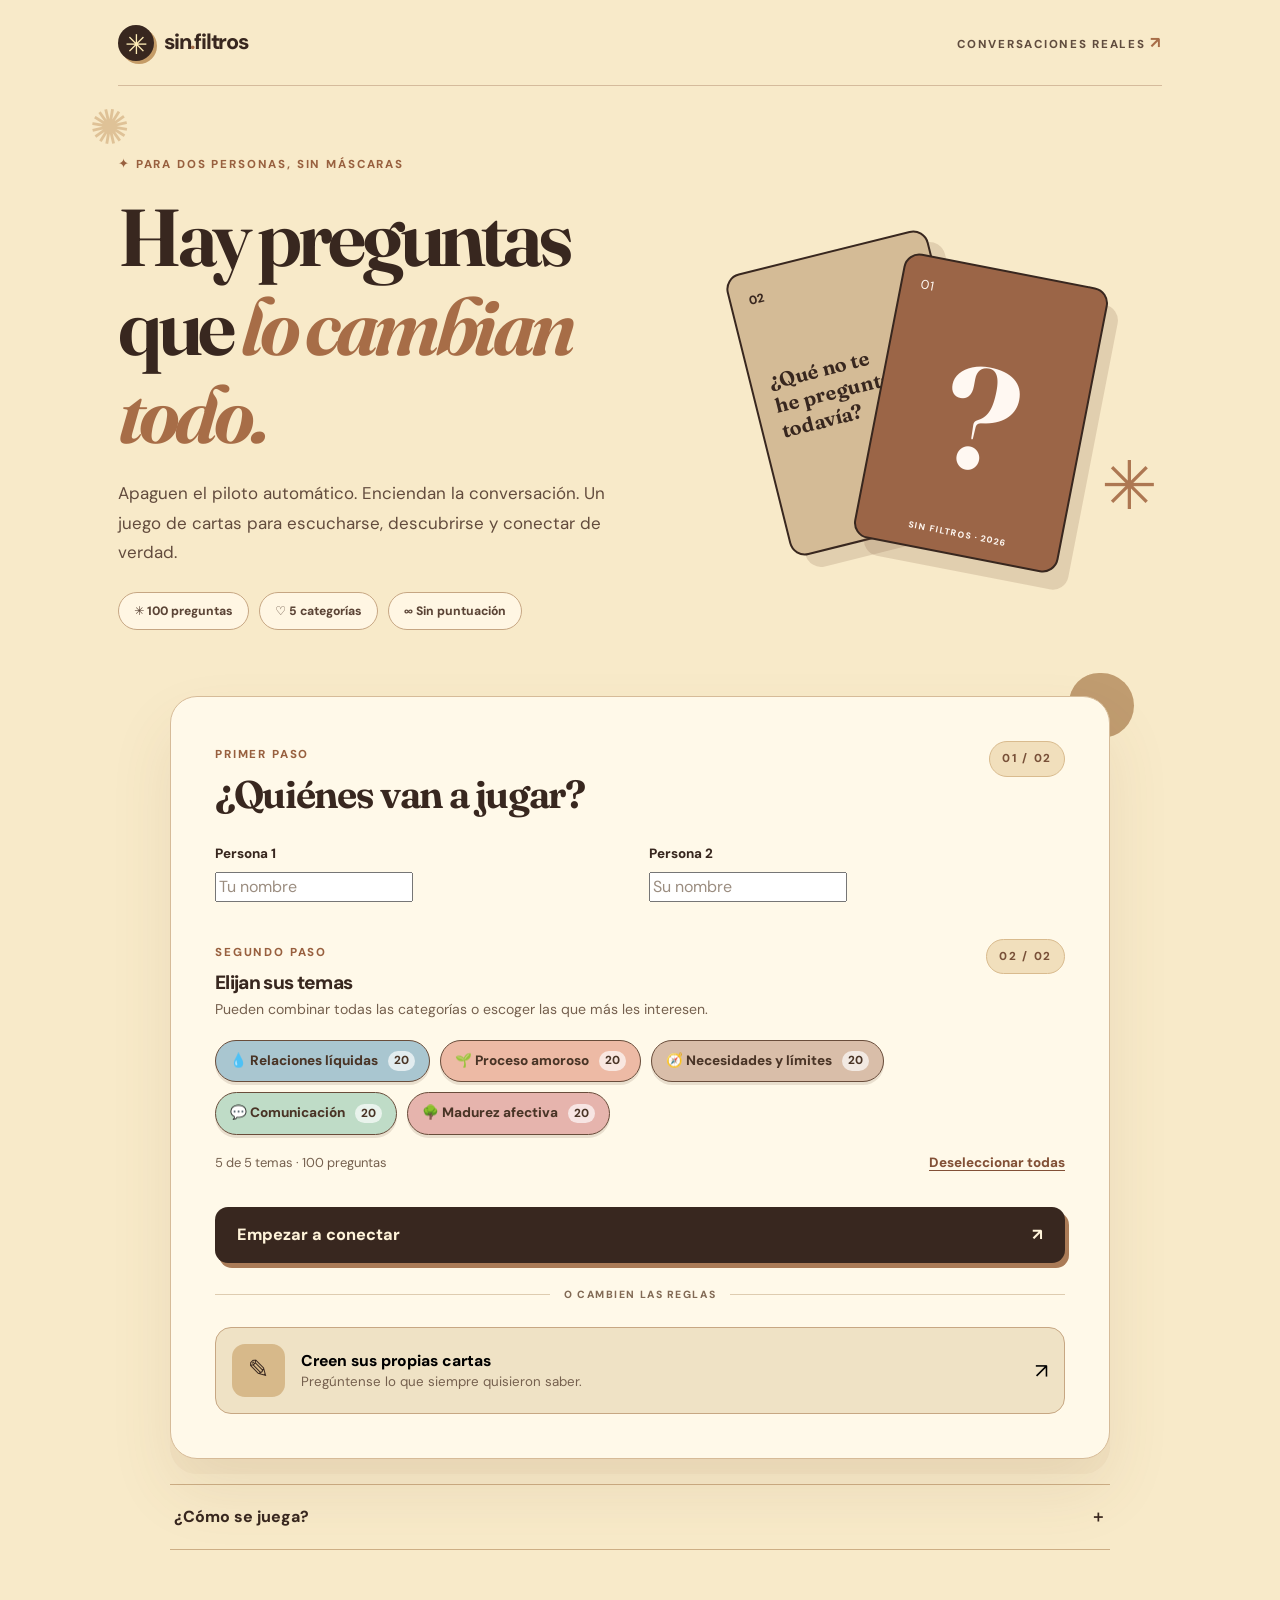
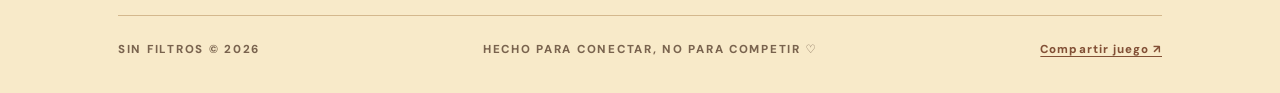
==== index-modular.html @ 8a20d87c "Added files and update, full version" ====
<!doctype html>
<html lang="es">
<head>
  <meta charset="UTF-8">
  <meta name="viewport" content="width=device-width, initial-scale=1">
  <meta name="theme-color" content="#f8eac9">
  <meta name="description" content="Sin Filtros: un juego de cartas para conversar, conectar y conocerse mejor.">
  <title>Sin Filtros · El juego para hablar de verdad</title>
  <link rel="preconnect" href="https://fonts.googleapis.com">
  <link rel="preconnect" href="https://fonts.gstatic.com" crossorigin>
  <link href="https://fonts.googleapis.com/css2?family=DM+Sans:wght@400;500;600;700;800&family=Fraunces:opsz,wght,SOFT@9..144,500,25;9..144,650,25;9..144,750,25&display=swap" rel="stylesheet">
  <link rel="icon" type="image/svg+xml" href="favicon.svg">
  <link rel="stylesheet" href="style.css">
</head>
<body>
  <div class="ambient ambient-one" aria-hidden="true"></div>
  <div class="ambient ambient-two" aria-hidden="true"></div>
  <main id="app" class="shell">
    <header class="brand-bar">
      <a class="brand" href="#inicio" id="brand-home" aria-label="Sin Filtros, ir al inicio"><span class="brand-mark">✳</span><span>sin<span class="brand-dot">.</span>filtros</span></a>
      <span class="brand-suffix">CONVERSACIONES REALES <span aria-hidden="true">↗</span></span>
    </header>

    <section id="screen-home" class="screen active" aria-labelledby="home-title">
      <div class="hero">
        <div class="hero-copy">
          <span class="eyebrow"><span class="sparkle" aria-hidden="true">✦</span> PARA DOS PERSONAS, SIN MÁSCARAS</span>
          <h1 id="home-title">Hay preguntas que <em>lo cambian todo.</em></h1>
          <p class="lead">Apaguen el piloto automático. Enciendan la conversación. Un juego de cartas para escucharse, descubrirse y conectar de verdad.</p>
          <div class="hero-facts" aria-label="Detalles del juego">
            <span>✳ 100 preguntas</span><span>♡ 5 categorías</span><span>∞ Sin puntuación</span>
          </div>
        </div>
        <div class="hero-art" aria-hidden="true">
          <div class="deco-card deco-left"><span>02</span><b>¿Qué no te<br>he preguntado<br>todavía?</b><i>♡</i></div>
          <div class="deco-card deco-right"><span>01</span><strong>?</strong><small>SIN FILTROS · 2026</small></div>
          <span class="art-flower">✳</span>
        </div>
      </div>

      <div class="panel start-panel">
        <div class="panel-header"><div><span class="eyebrow">PRIMER PASO</span><h2>¿Quiénes van a jugar?</h2></div><span class="step-tag">01 / 02</span></div>
        <div class="names">
          <label class="field" for="name1"><span>Persona 1</span><input id="name1" name="name1" maxlength="20" autocomplete="off" placeholder="Tu nombre"></label>
          <label class="field" for="name2"><span>Persona 2</span><input id="name2" name="name2" maxlength="20" autocomplete="off" placeholder="Su nombre"></label>
        </div>
        <div class="subheading"><div><span class="eyebrow">SEGUNDO PASO</span><h3>Elijan sus temas</h3></div><span class="step-tag">02 / 02</span></div>
        <p class="helper">Pueden combinar todas las categorías o escoger las que más les interesen.</p>
        <div id="cat-list" class="chips" role="group" aria-label="Categorías de preguntas"></div>
        <div class="selection-row"><span id="selection-summary" aria-live="polite"></span><button id="btn-toggle-all" class="text-button" type="button">Deseleccionar todas</button></div>
        <p id="home-msg" class="msg" role="alert"></p>
        <button id="btn-start" class="primary big" type="button">Empezar a conectar <span aria-hidden="true">↗</span></button>
        <div class="divider"><span>O CAMBIEN LAS REGLAS</span></div>
        <button id="btn-custom" class="custom-option" type="button"><span class="custom-icon" aria-hidden="true">✎</span><span><strong>Creen sus propias cartas</strong><small>Pregúntense lo que siempre quisieron saber.</small></span><span class="custom-arrow" aria-hidden="true">↗</span></button>
      </div>
      <details class="how-to"><summary>¿Cómo se juega? <span aria-hidden="true">＋</span></summary><div><p>Una persona lee la pregunta y la otra responde con honestidad. En cada carta intercambian los roles.</p><p>Si una pregunta resulta incómoda, pueden pulsar <strong>Pasar</strong> y hacer un reto sencillo en su lugar. Nadie está obligado a compartir algo que no quiera.</p><p>En el modo personalizado, una persona escribe una pregunta, entrega el celular y la otra responde.</p></div></details>
    </section>

    <section id="screen-write" class="screen compact-screen" aria-labelledby="write-title">
      <div class="game-top"><button id="btn-write-back" class="ghost" type="button">← Volver al inicio</button><span id="write-round" class="small-pill"></span></div>
      <div class="center-intro"><span class="eyebrow">MODO PERSONALIZADO</span><h2 id="write-title"></h2><p id="write-sub" class="lead"></p></div>
      <div class="panel"><label class="field" for="write-text"><span>Tu pregunta</span></label><textarea id="write-text" maxlength="220" rows="5" placeholder="¿Qué te gustaría preguntarle?" aria-describedby="write-count write-msg"></textarea><div class="write-meta"><span>Haz una pregunta abierta, sin respuestas correctas.</span><span id="write-count">0 / 220</span></div><p id="write-msg" class="msg" role="alert"></p><button id="btn-write-done" class="primary big" type="button">Entregar la carta ↗</button></div>
    </section>

    <section id="screen-game" class="screen compact-screen" aria-labelledby="turn">
      <div class="game-top"><button id="btn-end" class="ghost" type="button">← Terminar partida</button><span id="progress" class="small-pill"></span></div>
      <div class="progress-track" role="progressbar" aria-label="Progreso del juego" aria-valuemin="0" aria-valuemax="100" aria-valuenow="0" id="progress-track"><div id="progress-fill"></div></div>
      <div class="center-intro game-intro"><span class="eyebrow" id="game-eyebrow">UNA PREGUNTA A LA VEZ</span><h2 id="turn"></h2><p id="game-hint" class="helper" aria-live="polite">Toca la carta para descubrir la pregunta.</p></div>
      <div id="card" class="card" role="button" tabindex="0" aria-label="Revelar carta" aria-pressed="false"><div class="card-inner"><div class="card-face card-back"><div class="card-back-head"><span>sin.filtros</span><span>✳</span></div><span class="card-question" aria-hidden="true">?</span><span class="card-back-foot">TOCA PARA DESCUBRIR</span></div><div class="card-face card-front"><span id="card-cat" class="badge"></span><p id="card-text"></p><span class="card-front-foot">SIN FILTROS · CONVERSEM DE VERDAD</span></div></div></div>
      <div class="actions"><button id="btn-skip" class="secondary" type="button" disabled>Pasar → reto</button><button id="btn-next" class="primary" type="button" disabled>Siguiente carta ↗</button></div>
      <p class="game-footnote">No hay respuestas perfectas. Solo conversaciones reales. ♡</p>
    </section>

    <section id="screen-end" class="screen compact-screen" aria-labelledby="end-title"><div class="finish-star" aria-hidden="true">✳</div><div class="center-intro"><span class="eyebrow">LO IMPORTANTE FUE ESCUCHARSE</span><h2 id="end-title" class="end-title">Las buenas conversaciones no terminan aquí.</h2><p id="end-stats" class="lead"></p></div><div class="panel end-panel"><p>Gracias por abrir un espacio para conocerse mejor. Recuerden: pueden volver a jugar con otras preguntas cuando quieran.</p><button id="btn-again" class="primary big" type="button">Jugar otra ronda ↗</button><button id="btn-restart" class="ghost wide" type="button">Volver al inicio</button></div></section>
    <footer class="site-footer"><span>SIN FILTROS © 2026</span><span>HECHO PARA CONECTAR, NO PARA COMPETIR ♡</span><button type="button" id="btn-share" class="text-button">Compartir juego ↗</button></footer>
    <p id="share-status" class="sr-only" role="status" aria-live="polite"></p>
  </main>
  <script src="cards.js"></script>
  <script src="app.js"></script>
</body>
</html>
---- style.css ----
:root {
  --paper: #faf5ec;
  --paper-soft: #fffaf3;
  --ink: #29241f;
  --muted: #70665d;
  --terracotta: #c66e59;
  --terracotta-dark: #ab5848;
  --sage: #c9ddcc;
  --line: #e7dcd0;
  --round: 24px;
  --shadow: 0 22px 54px rgba(69,44,34,.07);
}
* { box-sizing: border-box; }
html { scroll-behavior: smooth; }
body { margin: 0; min-height: 100vh; background: var(--paper); color: var(--ink); font-family: 'DM Sans', system-ui, sans-serif; line-height: 1.5; overflow-x: hidden; }
button, input, textarea { font: inherit; }
button { cursor: pointer; }
a { color: inherit; }
button:disabled { cursor: not-allowed; opacity: .47; }
button:focus-visible, input:focus-visible, textarea:focus-visible, summary:focus-visible, a:focus-visible, .card:focus-visible { outline: 3px solid var(--terracotta); outline-offset: 4px; }
::selection { background: #e7b5a5; }
.shell { width: min(1100px, 100%); padding: 0 28px; margin: 0 auto; position: relative; }
.ambient { position: fixed; border-radius: 50%; filter: blur(5px); pointer-events: none; z-index: -1; }
.ambient-one { width: 440px; height: 440px; top: -230px; right: -130px; background: #f3e3d8; }
.ambient-two { width: 390px; height: 390px; bottom: -200px; left: -230px; background: #e8ebda; }
.brand-bar { min-height: 94px; display: flex; align-items: center; justify-content: space-between; gap: 20px; border-bottom: 1px solid var(--line); }
.brand { display: inline-flex; align-items: center; gap: 10px; text-decoration: none; font-size: 1.28rem; font-weight: 800; letter-spacing: -.055em; }
.brand-mark { display: grid; place-items: center; height: 36px; width: 36px; border-radius: 50%; background: var(--terracotta); color: #fff; font-size: 1.7rem; font-weight: 500; }
.brand-dot { color: var(--terracotta); }
.brand-suffix, .eyebrow, .step-tag, .small-pill, .site-footer, .card-back-foot, .card-front-foot { font-size: .72rem; letter-spacing: .15em; font-weight: 800; }
.brand-suffix { color: var(--muted); }
.brand-suffix span { color: var(--terracotta); font-size: 1rem; }
.screen { display: none; }
.screen.active { display: block; animation: enter .4s ease both; }
@keyframes enter { from { opacity: 0; transform: translateY(10px); } to { opacity: 1; transform: none; } }
.hero { display: grid; grid-template-columns: 1.08fr .92fr; align-items: center; gap: 28px; min-height: 445px; padding: 54px 0 42px; }
.eyebrow { color: var(--terracotta-dark); }
.sparkle { font-size: 1.15em; }
h1,h2,h3,p { margin-top: 0; }
h1,h2,h3 { letter-spacing: -.035em; }
h1,h2 { font-family: 'Fraunces', Georgia, serif; line-height: 1.1; }
h1 { max-width: 620px; font-size: clamp(3.2rem, 5.7vw, 5.5rem); font-weight: 650; margin: 18px 0 20px; }
h1 em { color: var(--terracotta); font-weight: inherit; }
h2 { font-size: clamp(1.75rem, 3vw, 2.5rem); margin: 8px 0 10px; font-weight: 650; }
h3 { font-size: 1.2rem; font-weight: 800; margin: 6px 0 0; }
.lead { color: var(--muted); font-size: 1.03rem; line-height: 1.75; }
.hero-copy .lead { max-width: 550px; }
.hero-facts { display: flex; flex-wrap: wrap; gap: 10px; margin-top: 24px; }
.hero-facts span { display: inline-flex; gap: 8px; align-items: center; border: 1px solid #e6d7c9; background: #fffaf6; padding: 8px 12px; border-radius: 99px; font-size: .76rem; font-weight: 800; color: #665449; }
.hero-art { position: relative; min-height: 340px; perspective: 950px; }
.deco-card { position: absolute; height: 290px; width: 208px; border: 2px solid #392b25; border-radius: 16px; box-shadow: 12px 13px 0 rgba(62,36,29,.14); display: flex; flex-direction: column; padding: 18px; }
.deco-left { background: #c8dfcf; left: 13%; top: 8%; transform: rotate(-14deg); }
.deco-left span { font-size: .76rem; font-weight: 800; }
.deco-left b { margin: auto 0; font: 650 1.25rem/1.25 'Fraunces',serif; }
.deco-left i { font-style: normal; font-size: 1.4rem; align-self: flex-end; }
.deco-right { background: var(--terracotta); color: #fff8f2; left: 39%; top: 14%; transform: rotate(11deg); }
.deco-right span { font-size: .8rem; }
.deco-right strong { text-align: center; font: 650 9rem/1.55 'Fraunces',serif; }
.deco-right small { align-self: center; font-weight: 800; font-size: .55rem; letter-spacing: .12em; }
.art-flower { position: absolute; color: #d6a26a; font-size: 4.2rem; right: 1%; bottom: 7%; }
.panel { border: 1px solid #e7d8cb; border-radius: var(--round); background: var(--paper-soft); box-shadow: var(--shadow); padding: clamp(22px, 4.3vw, 44px); }
.start-panel { max-width: 940px; margin: 12px auto 0; }
.panel-header, .subheading { display: flex; justify-content: space-between; align-items: flex-start; gap: 15px; }
.step-tag { border-radius: 50px; border: 1px solid var(--line); background: #fff; padding: 8px 12px; color: var(--muted); white-space: nowrap; }
.names { display: grid; grid-template-columns: 1fr 1fr; gap: 18px; margin: 18px 0 37px; }
.field { display: block; }
.field > span { display: block; font-size: .84rem; font-weight: 800; margin-bottom: 8px; }
input[type='text'], textarea { width: 100%; color: var(--ink); background: #fff; border: 1.5px solid #d9cabe; border-radius: 13px; padding: 14px 16px; font-size: 1rem; transition: border-color .2s,box-shadow .2s; }
input[type='text']:focus, textarea:focus { border-color: var(--terracotta); box-shadow: 0 0 0 4px #c66e591d; outline: none; }
input::placeholder,textarea::placeholder { color: #9b8d80; }
.helper { font-size: .88rem; color: var(--muted); line-height: 1.6; }
.chips { display: flex; flex-wrap: wrap; gap: 10px; margin: 20px 0 15px; }
.chip { position: relative; cursor: pointer; }
.chip input { position: absolute; opacity: 0; inset: 0; width: 100%; height: 100%; cursor: pointer; }
.chip span { display: inline-flex; align-items: center; gap: 10px; border: 1.5px solid #e3d5c9; border-radius: 99px; padding: 10px 14px; background: #fff; font-size: .85rem; font-weight: 800; transition: transform .16s, background .16s, border-color .16s; }
.chip:hover span { transform: translateY(-2px); }
.chip input:checked + span { background: var(--c); border-color: #9b8275; }
.chip input:focus-visible + span { outline: 3px solid var(--terracotta); outline-offset: 3px; }
.chip small { border-radius: 50px; background: #ffffffa8; padding: 1px 6px; font-size: .73rem; }
.selection-row { display: flex; flex-wrap: wrap; justify-content: space-between; gap: 8px; padding: 3px 0 11px; font-size: .81rem; color: var(--muted); }
.text-button { border: none; background: none; color: var(--terracotta-dark); text-decoration: underline; text-underline-offset: 3px; font-size: .84rem; padding: 0; font-weight: 800; }
.msg { color: #a0392e; min-height: 1em; margin: 3px 0 6px; font-size: .86rem; font-weight: 700; }
.primary,.secondary { border: 0; border-radius: 13px; padding: 14px 18px; font-weight: 800; transition: transform .14s, background .14s, box-shadow .14s; }
.primary { background: var(--terracotta); color: #fff; }
.primary:not(:disabled):hover { background: var(--terracotta-dark); box-shadow: 0 8px 20px rgba(175,92,73,.23); transform: translateY(-2px); }
.secondary { background: #e9e5db; color: #3f372f; }
.secondary:not(:disabled):hover { background: #dad1c5; }
.big { width: 100%; padding: 16px 22px; font-size: 1.02rem; display: flex; align-items: center; justify-content: space-between; }
.divider { margin: 24px 0; text-align: center; display: flex; align-items: center; gap: 14px; color: #9c8e80; font-weight: 800; letter-spacing: .15em; font-size: .65rem; }
.divider:before,.divider:after { content: ''; height: 1px; background: var(--line); flex: 1; }
.custom-option { display: flex; gap: 16px; align-items: center; width: 100%; text-align: left; border-radius: 16px; background: #e4efe4; border: 1px solid #c7d6c7; padding: 16px; }
.custom-option:hover { background: #d8e8d9; }
.custom-icon { display: grid; place-items: center; width: 53px; height: 53px; flex-shrink: 0; border-radius: 13px; background: #c3dcc8; font-size: 1.6rem; }
.custom-option strong { display: block; font-weight: 800; font-size: .98rem; }
.custom-option small { display: block; color: var(--muted); line-height: 1.5; }
.custom-arrow { margin-left: auto; font-size: 1.3rem; }
.how-to { width: min(940px, 100%); margin: 25px auto 65px; border-top: 1px solid var(--line); border-bottom: 1px solid var(--line); }
.how-to summary { cursor: pointer; list-style: none; display: flex; justify-content: space-between; align-items: center; padding: 20px 4px; font-weight: 800; }
.how-to summary::-webkit-details-marker { display: none; }
.how-to > div { max-width: 700px; color: var(--muted); font-size: .92rem; }
.how-to[open] summary span { transform: rotate(45deg); }
.site-footer { display: flex; justify-content: space-between; flex-wrap: wrap; gap: 16px; align-items: center; border-top: 1px solid var(--line); padding: 25px 0 35px; color: #897b6f; }
.site-footer .text-button { font-size: .72rem; letter-spacing: .09em; }
.compact-screen { max-width: 610px; margin: 0 auto; padding: 27px 0 65px; min-height: min(770px, 90vh); }
.game-top { display: flex; justify-content: space-between; align-items: center; gap: 12px; }
.ghost { background: transparent; border: none; color: var(--muted); font-weight: 800; padding: 9px 0; }
.ghost:hover { color: var(--terracotta-dark); }
.small-pill { display: inline-block; color: var(--terracotta-dark); background: #f8e4d9; padding: 10px 14px; border-radius: 99px; font-size: .73rem; }
.progress-track { margin-top: 22px; height: 6px; background: #e8dfd6; border-radius: 99px; overflow: hidden; }
#progress-fill { height: 100%; width: 0%; background: var(--terracotta); border-radius: inherit; transition: width .3s; }
.center-intro { margin: 38px auto 26px; text-align: center; }
.center-intro h2 { font-size: clamp(2rem, 5vw, 2.85rem); }
.game-intro { margin: 28px auto 17px; }
.game-intro h2 { font-size: clamp(1.35rem, 4vw, 1.75rem); line-height: 1.3; margin: 8px 0; }
#game-hint { margin: 0; }
textarea { min-height: 160px; resize: vertical; }
.write-meta { display: flex; justify-content: space-between; gap: 12px; color: var(--muted); font-size: .78rem; margin: 10px 0 15px; }
.write-meta span:last-child { white-space: nowrap; }
.card { width: min(100%, 336px); aspect-ratio: 3/4; margin: 0 auto 26px; perspective: 1200px; cursor: pointer; outline-offset: 8px; }
.card-inner { width: 100%; height: 100%; position: relative; transform-style: preserve-3d; transition: transform .58s cubic-bezier(.2,.7,.1,1); }
.card.flipped .card-inner { transform: rotateY(180deg); }
.card-face { position: absolute; inset: 0; display: flex; flex-direction: column; border: 2px solid #30251f; border-radius: 19px; padding: 21px; box-shadow: 9px 10px 0 rgba(59,37,28,.18); backface-visibility: hidden; -webkit-backface-visibility: hidden; }
.card-back { background: var(--terracotta); color: #fff9f2; }
.card-back-head { display: flex; justify-content: space-between; font-size: .9rem; font-weight: 800; letter-spacing: -.04em; }
.card-back-head span:last-child { font-size: 1.7rem; font-weight: 400; }
.card-question { font: 650 clamp(8rem, 28vw, 10rem)/1 'Fraunces',serif; text-align: center; margin: auto 0; }
.card-back-foot { text-align: center; color: #fff0e0; }
.card-front { background: var(--card-color, #d4c5b0); color: #231e1b; transform: rotateY(180deg); }
.badge { align-self: flex-start; border: 1px solid #2c24212b; border-radius: 50px; padding: 7px 11px; background: #ffffffe3; font-size: .74rem; font-weight: 800; }
#card-text { margin: auto 0; text-align: center; font: 650 clamp(1.2rem, 3.3vw, 1.5rem)/1.42 'Fraunces',Georgia,serif; overflow-wrap: anywhere; }
.card-front-foot { text-align: center; font-size: .6rem; opacity: .67; }
.actions { display: grid; grid-template-columns: 1fr 1.3fr; gap: 12px; width: min(100%, 390px); margin: 0 auto; }
.actions button[hidden] { display: none; }
.actions:has(#btn-skip[hidden]) { grid-template-columns: 1fr; }
.game-footnote { text-align: center; font-size: .8rem; color: #8c7c6e; margin: 21px 0 0; }
.finish-star { font-size: 5.2rem; text-align: center; color: var(--terracotta); margin-top: 35px; }
.end-title { font-size: clamp(2.5rem,5vw,3.2rem) !important; }
.end-panel { text-align: center; }
.end-panel p { color: var(--muted); }
.wide { width: 100%; text-align: center; margin-top: 10px; }
.sr-only { position: absolute; width: 1px; height: 1px; padding: 0; margin: -1px; border: 0; overflow: hidden; clip: rect(0 0 0 0); white-space: nowrap; }
@media (max-width: 760px) {
  .hero { grid-template-columns: 1fr; padding: 41px 0 18px; gap: 0; }
  .hero-art { min-height: 280px; max-width: 330px; width: 100%; margin: 10px auto 6px; }
  .deco-card { width: 180px; height: 252px; }
  .deco-left { left: 9%; }
  .deco-right { left: 38%; }
  .deco-right strong { font-size: 7.8rem; }
  .art-flower { right: 0; bottom: 0; }
  .brand-bar { min-height: 75px; }
  .brand-suffix { display: none; }
  h1 { font-size: clamp(3rem, 11vw, 4.8rem); }
}
@media (max-width: 520px) {
  .shell { padding: 0 17px; }
  .hero-facts { gap: 7px; }
  .hero-facts span { font-size: .68rem; padding: 7px 10px; }
  .names { grid-template-columns: 1fr; gap: 14px; margin-bottom: 27px; }
  .panel { padding: 23px 19px; border-radius: 19px; }
  .panel-header h2 { font-size: 1.65rem; }
  .step-tag { padding: 7px 9px; font-size: .62rem; }
  .actions { gap: 9px; }
  .actions button { padding: 13px 9px; font-size: .86rem; }
  .card { width: min(100%, 305px); }
  .compact-screen { padding: 19px 0 40px; min-height: 78vh; }
  .site-footer { font-size: .61rem; }
  .center-intro { margin: 26px 0 19px; }
}
@media (prefers-reduced-motion: reduce) {
  *, *::before, *::after { animation-duration: .01ms !important; transition-duration: .01ms !important; scroll-behavior: auto !important; }
}

/* ==========================================================
   APORTES DE PERSONA A · identidad visual y detalles de cartas
   Base: crema + terracota + salvia. Ajustable al Canva final.
   ========================================================== */
:root {
  --paper: #fbf6ed;
  --paper-soft: #fffdf8;
  --terracotta: #bc6756;
  --terracotta-dark: #964a3e;
  --sage: #c0dac9;
  --line: #e6d8ca;
}
.brand-mark { box-shadow: 0 3px 0 #773e342b; }
.eyebrow { letter-spacing: .16em; }
.hero-art { isolation: isolate; }
.deco-left { box-shadow: 12px 14px 0 #40372c12; }
.deco-right { box-shadow: 12px 13px 0 #40372c28; }

/* Reverso con marco doble, roseta central y textura suave.
   Se dibuja con CSS; no depende de archivos externos. */
.card-back {
  position: relative;
  isolation: isolate;
  overflow: hidden;
  background:
    radial-gradient(ellipse at 50% 49%, #da917d 0%, transparent 43%),
    radial-gradient(circle at 13% 9%, #ffffff22 0 2px, transparent 3px),
    radial-gradient(circle at 83% 89%, #ffffff24 0 2px, transparent 3px),
    linear-gradient(145deg, #bf705d, #ad594b);
  background-size: auto, 27px 27px, 31px 31px, auto;
}
.card-back::before {
  content: '';
  position: absolute;
  inset: 12px;
  border: 1px solid #ffefe0b8;
  border-radius: 12px;
  pointer-events: none;
}
.card-back::after {
  content: '✳';
  position: absolute;
  top: 50%;
  left: 50%;
  transform: translate(-50%, -49%) rotate(-16deg);
  font: 400 12rem/1 'Fraunces', Georgia, serif;
  color: #fce9d920;
  text-shadow: 0 0 1px #fff6ec1f;
  z-index: -1;
  pointer-events: none;
}
.card-back-head, .card-question, .card-back-foot { z-index: 1; }
.card-back-head { padding: 4px 3px 0; }
.card-back-foot { margin-bottom: 6px; }
.card-question { text-shadow: 0 4px 0 #7e493324; }
.card-front {
  border-color: #45352d;
  background-image: radial-gradient(circle at 80% 12%, #ffffff68, transparent 42%);
}
.card-front .badge { max-width: 100%; overflow-wrap: anywhere; }
#card-text { text-wrap: pretty; }

/* Estados, acciones táctiles y pantallas pequeñas. */
@media (hover: hover) {
  .card:not(.flipped):hover .card-inner { transform: translateY(-3px); }
  .card.flipped:hover .card-inner { transform: rotateY(180deg) translateZ(1px); }
}
@media (max-width: 370px) {
  .card { width: min(100%, 282px); }
  #card-text { font-size: 1.08rem; }
  .brand { font-size: 1.1rem; }
  .hero-facts { flex-wrap: wrap; }
}
@media (prefers-reduced-motion: reduce) {
  .card:not(.flipped):hover .card-inner { transform: none; }
  .card.flipped:hover .card-inner { transform: rotateY(180deg); }
}


/* ===== SIN FILTROS · EDICIÓN CANVA / CORE II =====
   Colores de referencia: fondo amarillo claro, acentos café, beige, puntos y formas orgánicas.
   Las cartas y sus preguntas conservan su funcionamiento y su contenido.
*/
:root {
  --paper: #f8eac9; --paper-soft: #fff9e9; --ink: #38271f; --muted: #75604e;
  --terracotta: #a76d47; --terracotta-dark: #825036; --sage: #d7d2a9;
  --line: #deccb0; --round: 27px; --shadow: 0 24px 55px #714d271c;
}
html { background: var(--paper); }
body { background: #f8eac9; }
body::before { content: ''; pointer-events: none; position: fixed; inset: 0; opacity: .42; z-index: -1;
  background-image: radial-gradient(#b78d69 1.35px, transparent 1.6px); background-size: 28px 28px;
  mask-image: radial-gradient(ellipse 52% 85% at 97% 25%, #000 12%, transparent 87%); }
.ambient-one { background: #e8ce9b; top: -160px; right: -140px; width: 440px; height: 510px; border-radius: 45% 55% 64% 36%; filter: blur(2px); transform: rotate(28deg); opacity: .45; }
.ambient-two { background: #c4b69b; left: -240px; bottom: -120px; filter: blur(3px); opacity: .38; }
.shell { max-width: 1180px; }
.brand-bar { min-height: 86px; border-bottom: 1.5px solid #d5bb9c; }
.brand { font-size: 1.35rem; }
.brand-mark { background: #38271f; color: #ffedb6; box-shadow: 3px 3px 0 #c59c67; }
.brand-dot { color: #a76d47; }
.brand-suffix { color: #604c3e; }
.hero { min-height: 465px; padding-top: 65px; }
.hero-copy { position: relative; z-index: 1; }
.hero-copy::before { content: '✺'; position: absolute; top: -59px; left: -28px; color: #bd8b53; font-size: 48px; opacity: .42; transform: rotate(-13deg); }
h1 { font-size: clamp(3.3rem, 6.3vw, 6.3rem); letter-spacing: -.055em; max-width: 670px; }
h1 em { color: #a76d47; }
.hero-copy .lead { color: #624b3d; max-width: 510px; font-size: 1.06rem; }
.hero-facts span { background: #fff6e3; border: 1.5px solid #c6a683; color: #5b4436; padding: 9px 15px; }
.deco-card { border-color: #38271f; box-shadow: 13px 15px 0 #7f5b4230; }
.deco-left { background: #d4bb96; }
.deco-right { background: #9b6547; }
.art-flower { color: #ad7752; }
.panel { background: #fff9e9; border: 1.5px solid #d6bb98; box-shadow: 0 15px 0 #9b65470d, 0 32px 65px #75502f19; }
.start-panel { position: relative; margin-top: 24px; }
.start-panel::after { content: ''; width: 65px; height: 65px; position: absolute; right: -25px; top: -24px; z-index: -1; background: #c09c70; border-radius: 48% 52% 52% 48%; }
.eyebrow { color: #98603f; }
.step-tag, .small-pill { background: #f1dfbc; color: #785038; border-color: #d9bb8e; }
input[type='text'], textarea { background: #fffdf7; border-color: #d6b999; }
.chip span { background: #fffdfa; border-color: #d6bb98; color: #493426; }
.chip input:checked + span { border-color: #694d3b; box-shadow: 0 3px 0 #6c493526; }
.primary { background: #38271f; color: #fff4da; box-shadow: 4px 5px 0 #aa7b57; }
.primary:not(:disabled):hover { background: #62422f; box-shadow: 4px 7px 0 #aa7b57; }
.secondary { background: #e8d3b0; color: #38271f; }
.secondary:not(:disabled):hover { background: #dfc49b; }
.custom-option { background: #efe2c5; border: 1.5px solid #c7a783; }
.custom-option:hover { background: #e9d7b5; }
.custom-icon { background: #d7b98a; color: #38271f; }
.divider { color: #826a55; }
.how-to { border-color: #cdae85; }
.how-to summary { color: #38271f; }
.site-footer { color: #79634e; border-color: #d4b88d; }
.card-back { background-color: #966348; }
.card-back::before { border-color: #fff1d0a8; }
.card-front { border-color: #523728; }
.progress-track { background: #e4c9a1; }
#progress-fill { background: #8e5f42; }
.game-footnote { color: #7b5f48; }
@media (max-width: 750px) {
 .hero { padding-top: 38px; } .hero-copy::before { display:none; }
 .start-panel::after { display:none; }
 .brand-suffix { font-size: .56rem; }
}
@media (prefers-reduced-motion: reduce) { .hero-art *, .screen.active { animation: none !important; } }
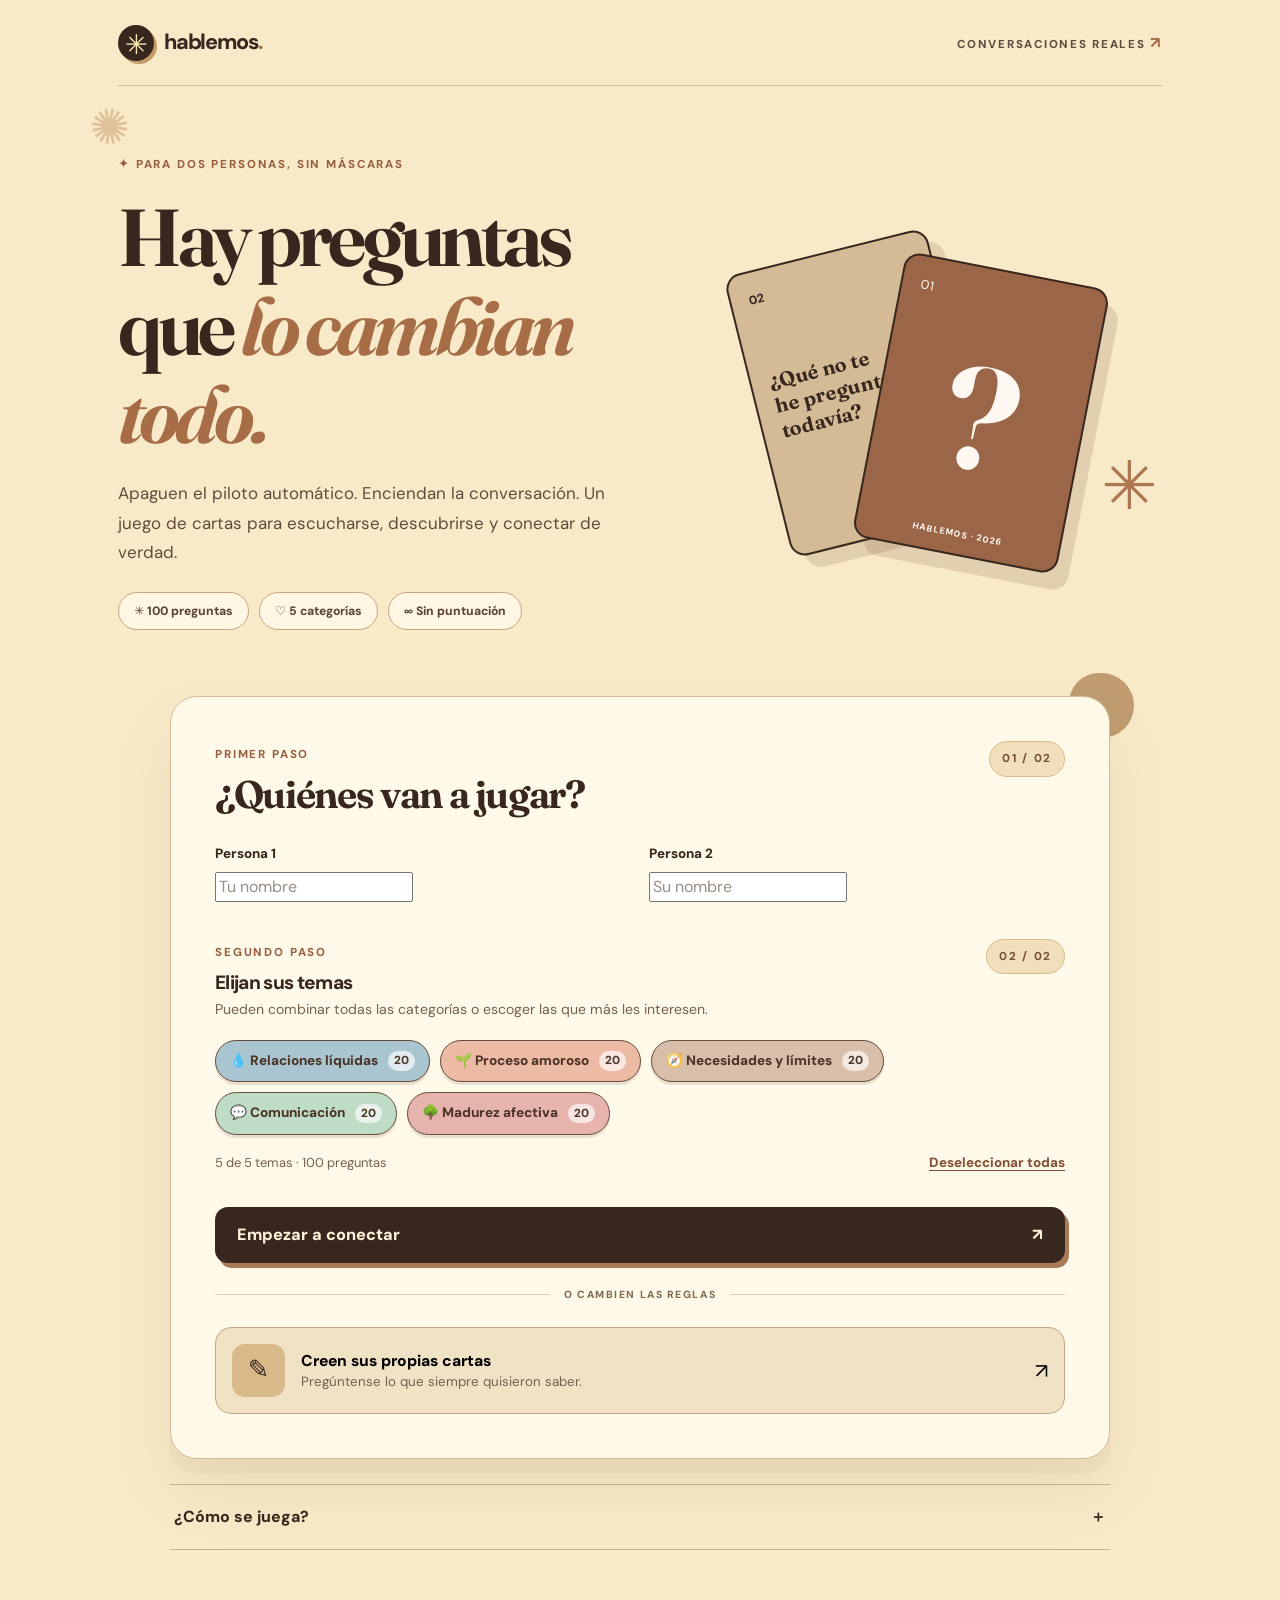
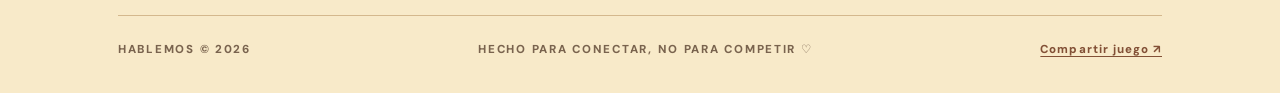
==== commit 706e9456: "Rename project to Hablemos Co-Authored-By: Claude Sonnet 5.5 <noreply@anthropic.com>" ====
--- a/index-modular.html
+++ b/index-modular.html
@@ -4,8 +4,8 @@
   <meta charset="UTF-8">
   <meta name="viewport" content="width=device-width, initial-scale=1">
   <meta name="theme-color" content="#f8eac9">
-  <meta name="description" content="Sin Filtros: un juego de cartas para conversar, conectar y conocerse mejor.">
-  <title>Sin Filtros · El juego para hablar de verdad</title>
+  <meta name="description" content="Hablemos: un juego de cartas para conversar, conectar y conocerse mejor.">
+  <title>Hablemos · El juego para hablar de verdad</title>
   <link rel="preconnect" href="https://fonts.googleapis.com">
   <link rel="preconnect" href="https://fonts.gstatic.com" crossorigin>
   <link href="https://fonts.googleapis.com/css2?family=DM+Sans:wght@400;500;600;700;800&family=Fraunces:opsz,wght,SOFT@9..144,500,25;9..144,650,25;9..144,750,25&display=swap" rel="stylesheet">
@@ -17,7 +17,7 @@
   <div class="ambient ambient-two" aria-hidden="true"></div>
   <main id="app" class="shell">
     <header class="brand-bar">
-      <a class="brand" href="#inicio" id="brand-home" aria-label="Sin Filtros, ir al inicio"><span class="brand-mark">✳</span><span>sin<span class="brand-dot">.</span>filtros</span></a>
+      <a class="brand" href="#inicio" id="brand-home" aria-label="Hablemos, ir al inicio"><span class="brand-mark">✳</span><span>hablemos<span class="brand-dot">.</span></span></a>
       <span class="brand-suffix">CONVERSACIONES REALES <span aria-hidden="true">↗</span></span>
     </header>
 
@@ -33,7 +33,7 @@
         </div>
         <div class="hero-art" aria-hidden="true">
           <div class="deco-card deco-left"><span>02</span><b>¿Qué no te<br>he preguntado<br>todavía?</b><i>♡</i></div>
-          <div class="deco-card deco-right"><span>01</span><strong>?</strong><small>SIN FILTROS · 2026</small></div>
+          <div class="deco-card deco-right"><span>01</span><strong>?</strong><small>HABLEMOS · 2026</small></div>
           <span class="art-flower">✳</span>
         </div>
       </div>
@@ -66,13 +66,13 @@
       <div class="game-top"><button id="btn-end" class="ghost" type="button">← Terminar partida</button><span id="progress" class="small-pill"></span></div>
       <div class="progress-track" role="progressbar" aria-label="Progreso del juego" aria-valuemin="0" aria-valuemax="100" aria-valuenow="0" id="progress-track"><div id="progress-fill"></div></div>
       <div class="center-intro game-intro"><span class="eyebrow" id="game-eyebrow">UNA PREGUNTA A LA VEZ</span><h2 id="turn"></h2><p id="game-hint" class="helper" aria-live="polite">Toca la carta para descubrir la pregunta.</p></div>
-      <div id="card" class="card" role="button" tabindex="0" aria-label="Revelar carta" aria-pressed="false"><div class="card-inner"><div class="card-face card-back"><div class="card-back-head"><span>sin.filtros</span><span>✳</span></div><span class="card-question" aria-hidden="true">?</span><span class="card-back-foot">TOCA PARA DESCUBRIR</span></div><div class="card-face card-front"><span id="card-cat" class="badge"></span><p id="card-text"></p><span class="card-front-foot">SIN FILTROS · CONVERSEM DE VERDAD</span></div></div></div>
+      <div id="card" class="card" role="button" tabindex="0" aria-label="Revelar carta" aria-pressed="false"><div class="card-inner"><div class="card-face card-back"><div class="card-back-head"><span>hablemos</span><span>✳</span></div><span class="card-question" aria-hidden="true">?</span><span class="card-back-foot">TOCA PARA DESCUBRIR</span></div><div class="card-face card-front"><span id="card-cat" class="badge"></span><p id="card-text"></p><span class="card-front-foot">HABLEMOS · CONVERSEM DE VERDAD</span></div></div></div>
       <div class="actions"><button id="btn-skip" class="secondary" type="button" disabled>Pasar → reto</button><button id="btn-next" class="primary" type="button" disabled>Siguiente carta ↗</button></div>
       <p class="game-footnote">No hay respuestas perfectas. Solo conversaciones reales. ♡</p>
     </section>
 
     <section id="screen-end" class="screen compact-screen" aria-labelledby="end-title"><div class="finish-star" aria-hidden="true">✳</div><div class="center-intro"><span class="eyebrow">LO IMPORTANTE FUE ESCUCHARSE</span><h2 id="end-title" class="end-title">Las buenas conversaciones no terminan aquí.</h2><p id="end-stats" class="lead"></p></div><div class="panel end-panel"><p>Gracias por abrir un espacio para conocerse mejor. Recuerden: pueden volver a jugar con otras preguntas cuando quieran.</p><button id="btn-again" class="primary big" type="button">Jugar otra ronda ↗</button><button id="btn-restart" class="ghost wide" type="button">Volver al inicio</button></div></section>
-    <footer class="site-footer"><span>SIN FILTROS © 2026</span><span>HECHO PARA CONECTAR, NO PARA COMPETIR ♡</span><button type="button" id="btn-share" class="text-button">Compartir juego ↗</button></footer>
+    <footer class="site-footer"><span>HABLEMOS © 2026</span><span>HECHO PARA CONECTAR, NO PARA COMPETIR ♡</span><button type="button" id="btn-share" class="text-button">Compartir juego ↗</button></footer>
     <p id="share-status" class="sr-only" role="status" aria-live="polite"></p>
   </main>
   <script src="cards.js"></script>
--- a/style.css
+++ b/style.css
@@ -249,7 +249,7 @@
 }
 
 
-/* ===== SIN FILTROS · EDICIÓN CANVA / CORE II =====
+/* ===== HABLEMOS · EDICIÓN CANVA / CORE II =====
    Colores de referencia: fondo amarillo claro, acentos café, beige, puntos y formas orgánicas.
    Las cartas y sus preguntas conservan su funcionamiento y su contenido.
 */
